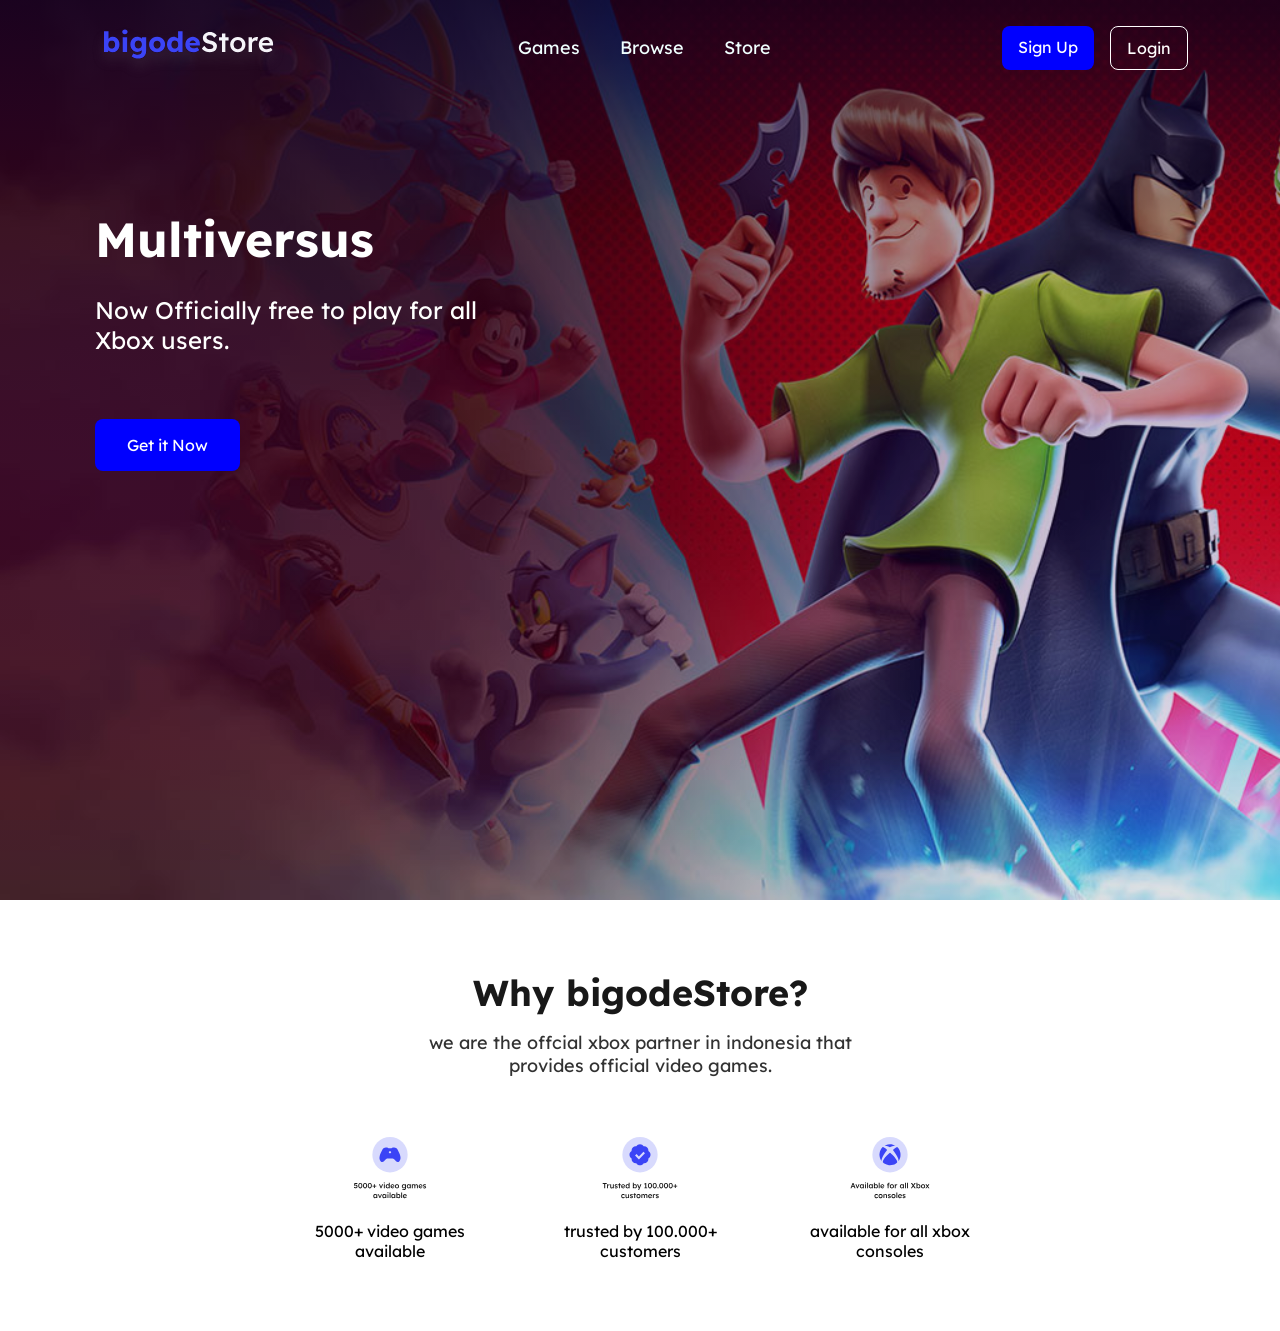
==== index.html @ 61247871 "Add files via upload" ====
<!DOCTYPE html>
<html lang="pt-br">
<head>
    <meta charset="UTF-8">
    <meta name="viewport" content="width=device-width, initial-scale=1.0">
    <title>Kaua Store</title>
    <link rel="preconnect" href="https://fonts.googleapis.com">
    <link rel="preconnect" href="https://fonts.gstatic.com" crossorigin>
    <link href="https://fonts.googleapis.com/css2?family=Inter:ital,opsz,wght@0,14..32,100..900;1,14..32,100..900&family=Lexend:wght@100..900&family=Poppins:ital,wght@0,100;0,200;0,300;0,400;0,500;0,600;0,700;0,800;0,900;1,100;1,200;1,300;1,400;1,500;1,600;1,700;1,800;1,900&display=swap" rel="stylesheet">
    <link rel="stylesheet" href="../css/style.css">
</head>
<body>
    <div class="header-section">
    <header>
        <img src="../img/logo.svg" alt="">
            <nav>
                <a href="#">Games</a>
                <a href="#">Browse</a>
                <a href="#">Store</a>
            </nav>
        <div class="btns">
            <a href="#">Sign Up</a>
            <a href="#">Login</a>
        </div>    
    </header>
    <section id="hero">
        <h1>Multiversus</h1>
        <p>Now Officially free to play for all Xbox users.</p>
        <a href="#">Get it Now</a>
    </section>
    </div>

    <main>
        <section id="why-bigode-store">
            <div class="title">
                <h2>Why bigodeStore?</h2>
                <p>we are the offcial xbox partner in indonesia that provides official video games.</p>
            </div>
            <div class="cards">
                <div class="card">
                    <img src="../img/icone1.svg" alt="">
                    <p>5000+ video games available</p>
                </div>
                <div class="card">
                    <img src="../img/icone2.svg" alt="">
                    <p>trusted by 100.000+ customers</p>
                </div>
                <div class="card">
                    <img src="../img/icone3.svg" alt="">
                    <p>available for all xbox consoles</p>
                </div>
            </div>
        </section>
    </main>
</body>
</html>
---- css/style.css ----
*{
    margin: 0;
    padding: 0;
    box-sizing: border-box;
    text-decoration: none;
    font-family: "lexend", sans-serif;
}

.header-section {

    height: 100vh;
    background-image: url("../img/banner.svg");
    background-repeat: no-repeat;
    background-size: cover;

    & header {
        display: flex;
        justify-content: space-between;
        padding: 16px 92px;
        align-items: center;

        & nav {
            
            display: flex;
            gap: 40px;

            & a {
                color: azure;
                font-size: 18px;
            }
        }

        .btns {
            display: flex;
            gap: 16px;

            & a {
                padding: 11px 16px;
                border-radius: 8px;
                background-color: blue;
                color: white
            }

            & a:last-child {
                background-color: transparent;
                border: 1px solid #fff
            }
        }
    }

    & #hero {
        margin-top: 114px;
        margin-left: 95px;
        color: #fff;

        & h1 {
            font-size: 48px;
            margin-bottom: 26px
        }
            & p {
                width: 417px;
                font-size: 24px;
            }

            & a {
                display: inline-block;
                background-color: blue;
                padding: 16px 32px;
                border-radius: 8px;
                color: #fff;
                margin-top: 64px;
            }
        }
    }

main {
    & #why-bigode-store {
        max-width: 915px;
        margin: auto;
        padding: 70px;
        display: flex;
        gap: 60px;
        flex-direction: column;
        align-items: center;
        text-align: center;

        & .title {

            & p{
                font-size: 18px;
                color: #323232;
                width: 473px;
            }
        
            & h2 {
                margin-bottom: 16px;
                font-size: 36px;
                color: #181818;
            }

            
        }

        & .cards {
            display: flex;
            justify-content: space-between;

            & .card {
                width: 250px;
                display: flex;
                flex-direction: column;
                justify-content: center;
                align-items: center;
                gap: 21px;
            }

            & img {
                width: 94px;
            }

            & p {
                width: 202px;
            }
        }        
    }
}
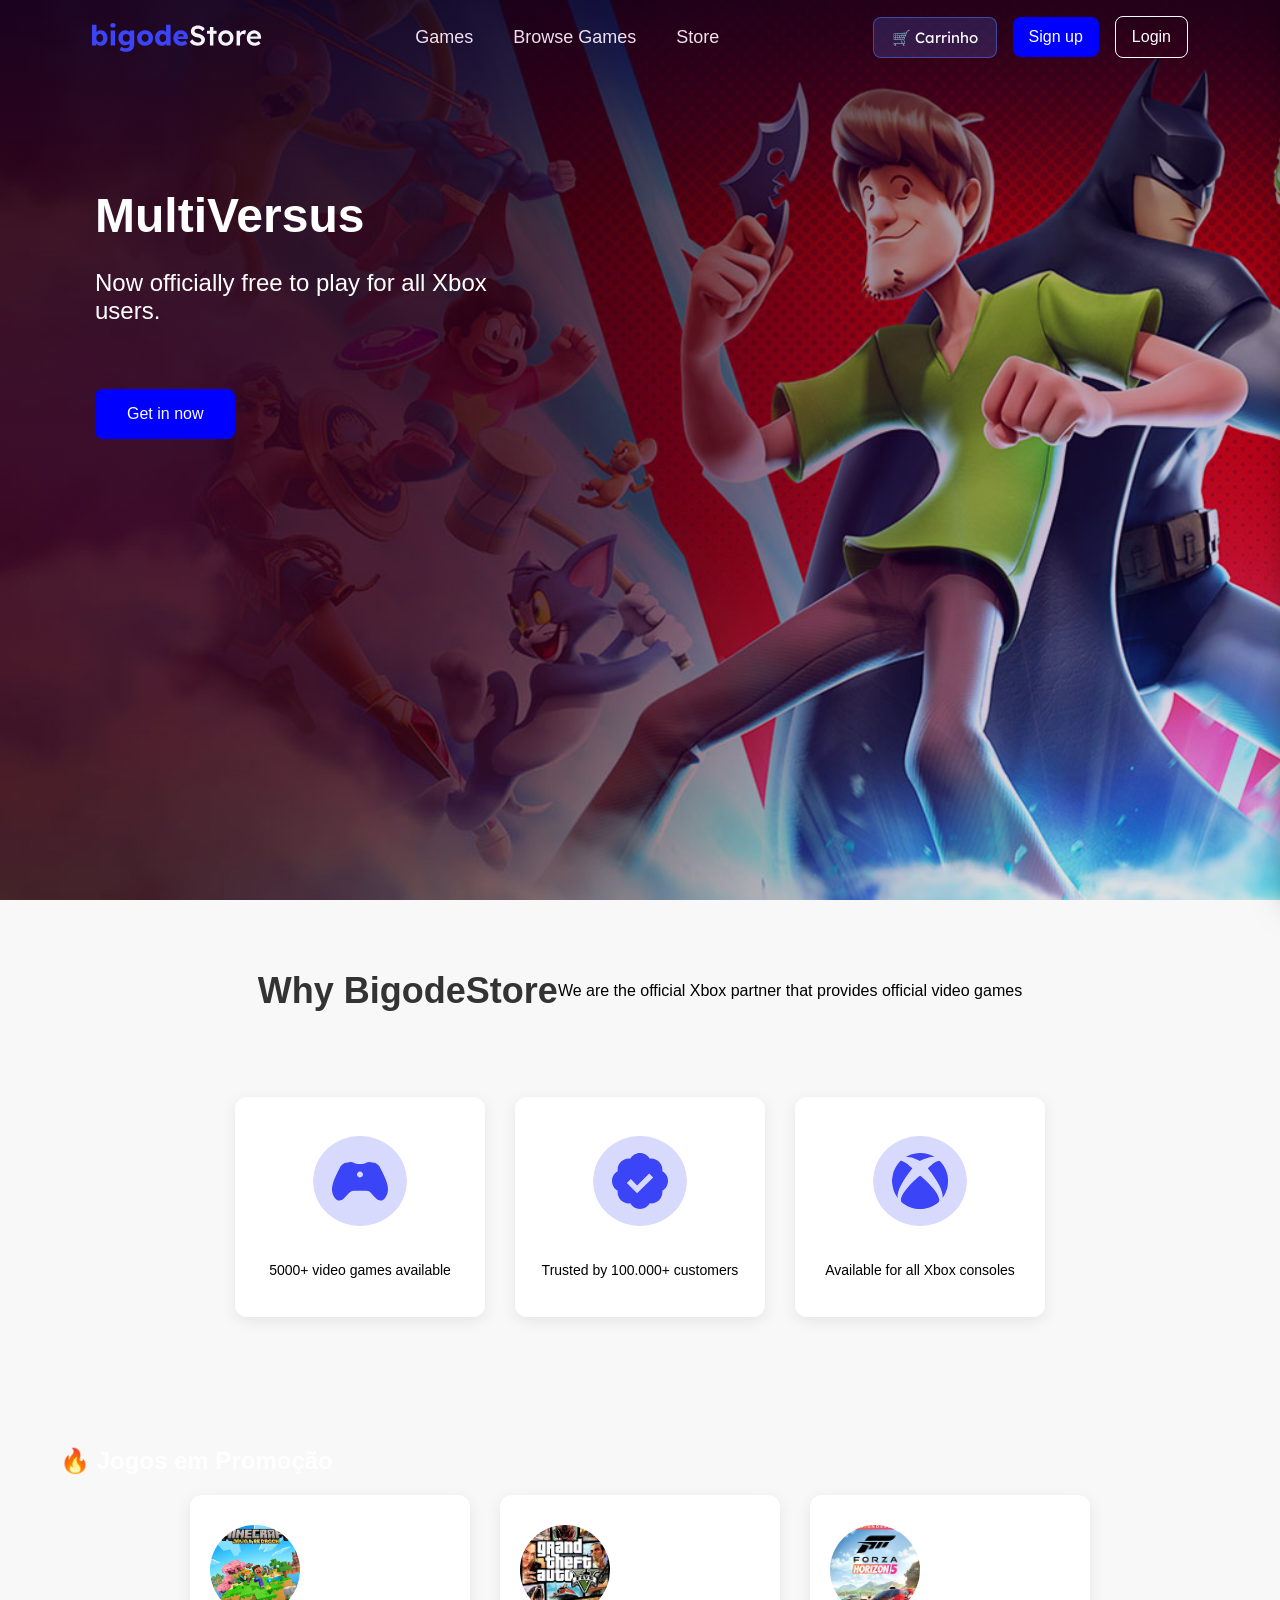
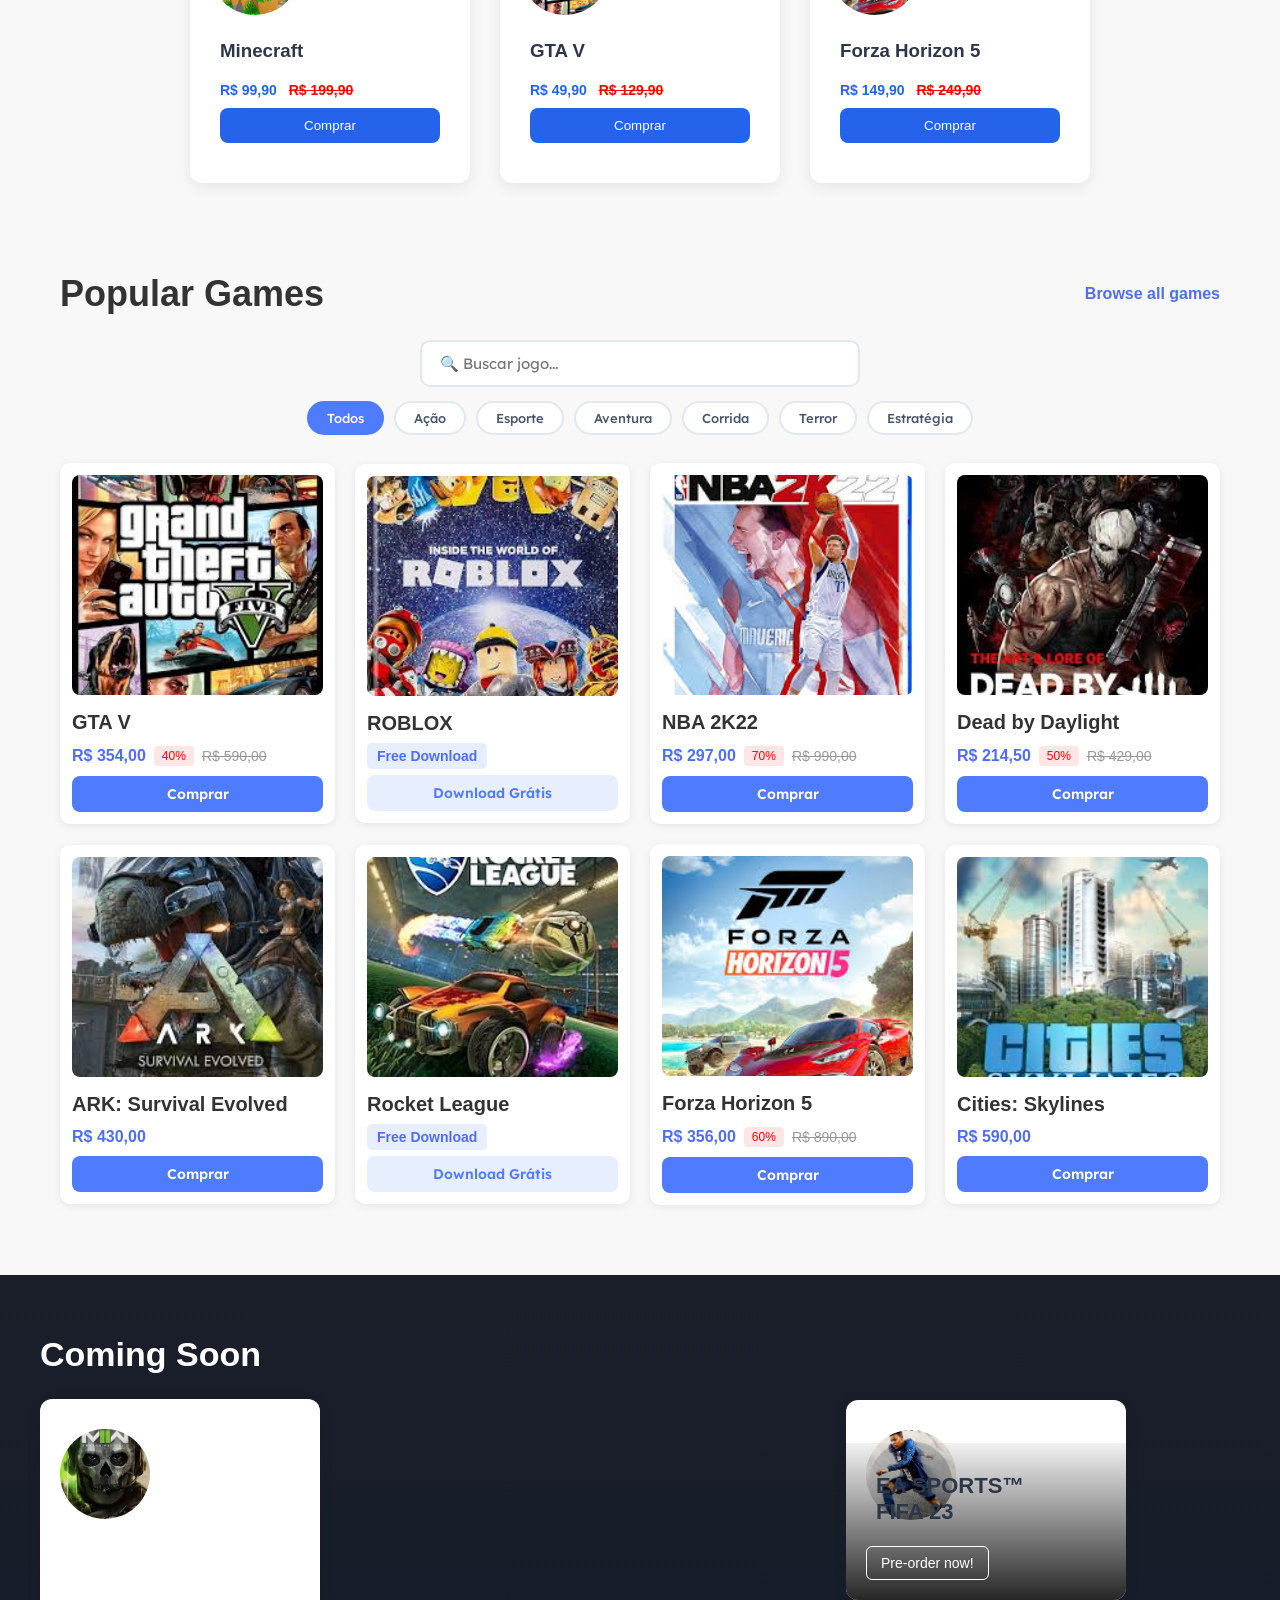
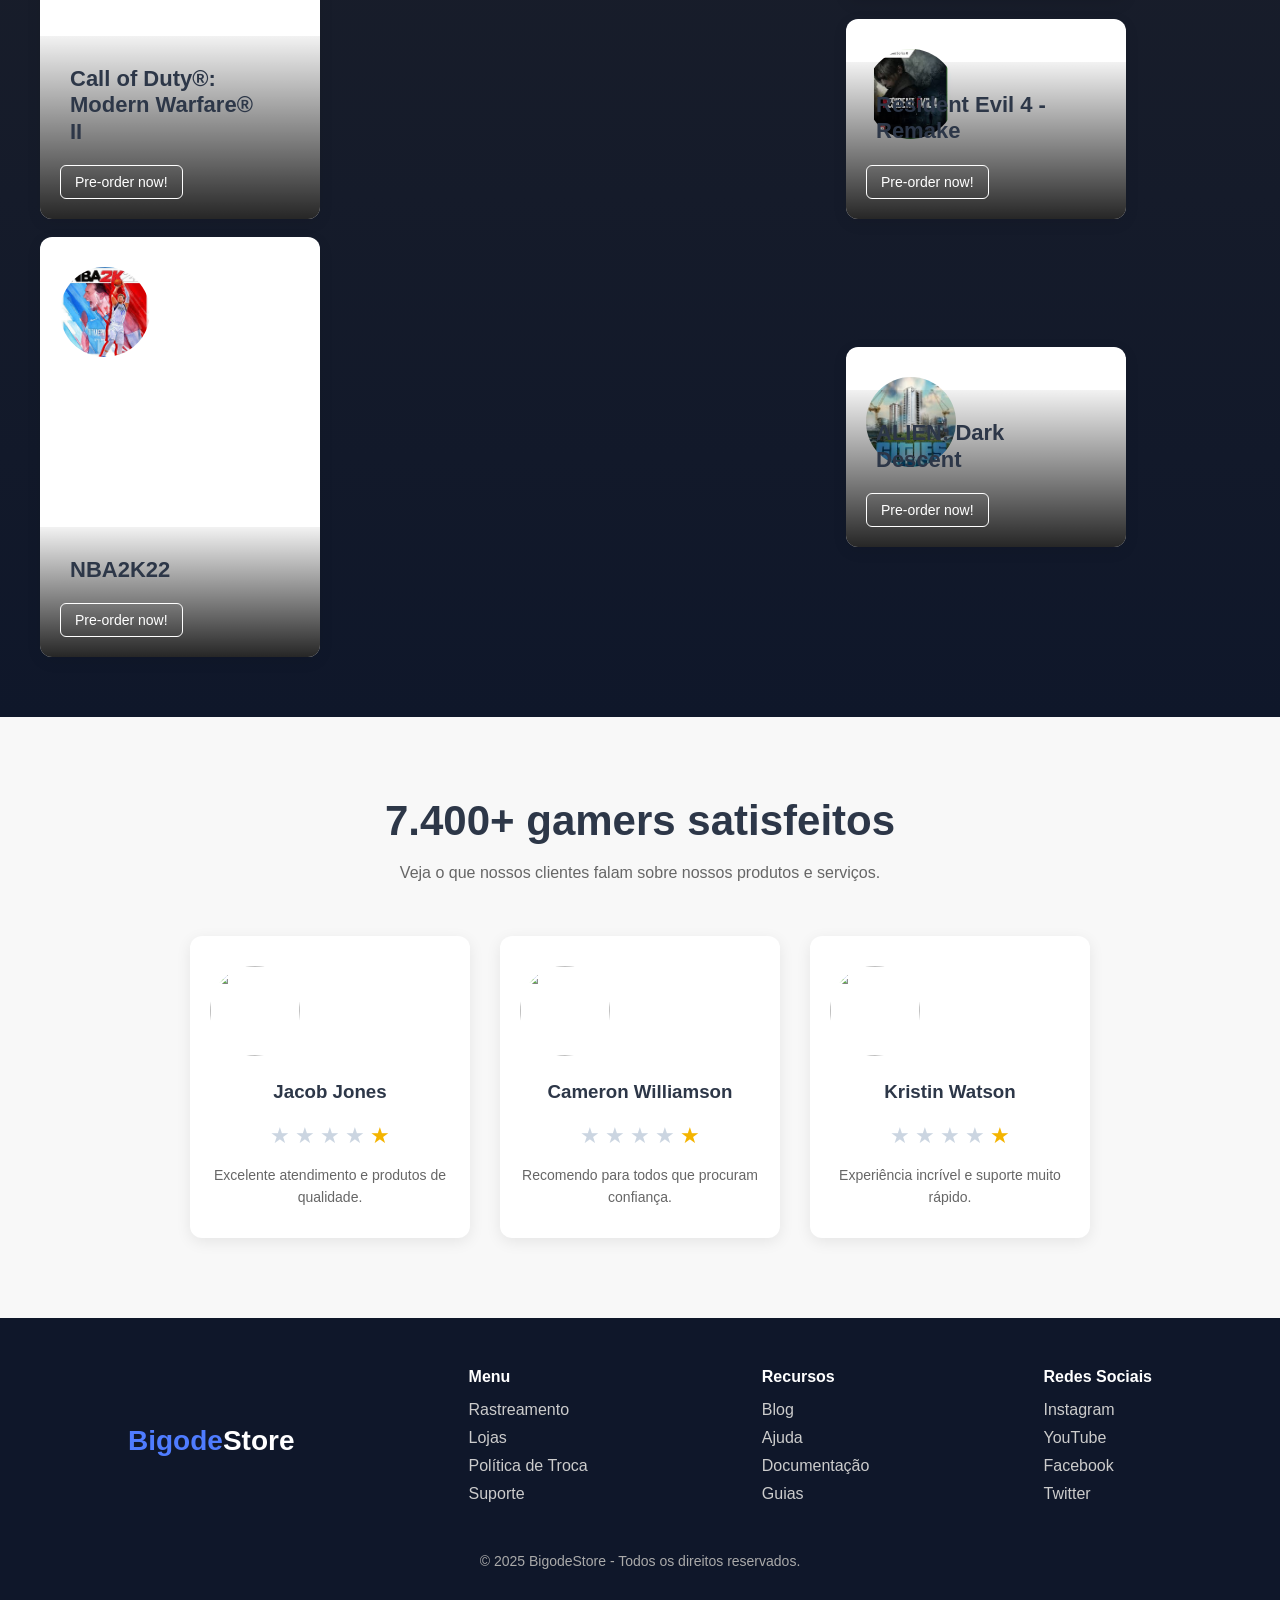
==== commit 206e91e6: "Add files via upload" ====
--- a/index.html
+++ b/index.html
@@ -1,56 +1,245 @@
-<!DOCTYPE html>
-<html lang="pt-br">
-<head>
-    <meta charset="UTF-8">
-    <meta name="viewport" content="width=device-width, initial-scale=1.0">
-    <title>Kaua Store</title>
-    <link rel="preconnect" href="https://fonts.googleapis.com">
-    <link rel="preconnect" href="https://fonts.gstatic.com" crossorigin>
-    <link href="https://fonts.googleapis.com/css2?family=Inter:ital,opsz,wght@0,14..32,100..900;1,14..32,100..900&family=Lexend:wght@100..900&family=Poppins:ital,wght@0,100;0,200;0,300;0,400;0,500;0,600;0,700;0,800;0,900;1,100;1,200;1,300;1,400;1,500;1,600;1,700;1,800;1,900&display=swap" rel="stylesheet">
-    <link rel="stylesheet" href="../css/style.css">
-</head>
-<body>
-    <div class="header-section">
-    <header>
-        <img src="../img/logo.svg" alt="">
-            <nav>
-                <a href="#">Games</a>
-                <a href="#">Browse</a>
-                <a href="#">Store</a>
-            </nav>
-        <div class="btns">
-            <a href="#">Sign Up</a>
-            <a href="#">Login</a>
-        </div>    
-    </header>
-    <section id="hero">
-        <h1>Multiversus</h1>
-        <p>Now Officially free to play for all Xbox users.</p>
-        <a href="#">Get it Now</a>
-    </section>
-    </div>
-
-    <main>
-        <section id="why-bigode-store">
-            <div class="title">
-                <h2>Why bigodeStore?</h2>
-                <p>we are the offcial xbox partner in indonesia that provides official video games.</p>
-            </div>
-            <div class="cards">
-                <div class="card">
-                    <img src="../img/icone1.svg" alt="">
-                    <p>5000+ video games available</p>
-                </div>
-                <div class="card">
-                    <img src="../img/icone2.svg" alt="">
-                    <p>trusted by 100.000+ customers</p>
-                </div>
-                <div class="card">
-                    <img src="../img/icone3.svg" alt="">
-                    <p>available for all xbox consoles</p>
-                </div>
-            </div>
-        </section>
-    </main>
-</body>
-</html>+<!DOCTYPE html>
+<html lang="pt-br">
+
+<head>
+  <meta charset="UTF-8">
+  <meta name="viewport" content="width=device-width, initial-scale=1.0">
+  <title>Kaua Store</title>
+  <link rel="preconnect" href="https://fonts.googleapis.com">
+  <link rel="preconnect" href="https://fonts.gstatic.com" crossorigin>
+  <link href="https://fonts.googleapis.com/css2?family=Inter:ital,opsz,wght@0,14..32,100..900;1,14..32,100..900&family=Lexend:wght@100..900&display=swap" rel="stylesheet">
+  <link rel="stylesheet" href="./css/style.css">
+  <link rel="stylesheet" href="./css/extras.css">
+</head>
+
+<body>
+
+  <!-- OVERLAY para fechar o carrinho -->
+  <div id="overlay"></div>
+
+  <!-- SIDEBAR CARRINHO -->
+  <div id="sidebar-carrinho">
+    <div class="carrinho-header">
+      <h3>🛒 Meu Carrinho</h3>
+      <button id="fechar-carrinho">✕</button>
+    </div>
+    <div id="carrinho-lista"></div>
+    <div class="carrinho-footer">
+      <p id="carrinho-total">Total: R$ 0,00</p>
+      <button id="btn-finalizar">Finalizar Compra</button>
+    </div>
+  </div>
+
+  <!-- HEADER -->
+  <div class="header-section">
+    <header>
+      <img src="./img/logo.svg" alt="Logo Pag Store">
+      <nav>
+        <a href="#">Games</a>
+        <a href="#">Browse Games</a>
+        <a href="#">Store</a>
+      </nav>
+      <div class="btns">
+        <!-- Botão do carrinho com badge -->
+        <button id="btn-carrinho" class="btn-carrinho-topo">
+          🛒 Carrinho
+          <span id="carrinho-badge" style="display:none">0</span>
+        </button>
+        <a href="#">Sign up</a>
+        <a href="#">Login</a>
+      </div>
+    </header>
+
+    <section id="hero">
+      <h1>MultiVersus</h1>
+      <p>Now officially free to play for all Xbox users.</p>
+      <a href="#">Get in now</a>
+    </section>
+  </div>
+
+  <!-- MAIN -->
+  <main>
+    <section id="why-bigode-store">
+      <div class="title">
+        <h2>Why BigodeStore</h2>
+        <p>We are the official Xbox partner that provides official video games</p>
+      </div>
+      <div class="cards">
+        <div class="card">
+          <img src="./img/icon1.svg" alt="">
+          <p>5000+ video games available</p>
+        </div>
+        <div class="card">
+          <img src="./img/icon2.svg" alt="">
+          <p>Trusted by 100.000+ customers</p>
+        </div>
+        <div class="card">
+          <img src="./img/icon3.svg" alt="">
+          <p>Available for all Xbox consoles</p>
+        </div>
+      </div>
+    </section>
+  </main>
+
+  <!-- PROMOÇÕES -->
+  <section class="promocoes">
+    <h2>🔥 Jogos em Promoção</h2>
+    <div class="cards">
+      <div class="card">
+        <img src="./img/image.png" alt="Minecraft">
+        <h3>Minecraft</h3>
+        <p class="preco">R$ 99,90 <span>R$ 199,90</span></p>
+        <button>Comprar</button>
+      </div>
+      <div class="card">
+        <img src="./img/image copy.png" alt="GTA V">
+        <h3>GTA V</h3>
+        <p class="preco">R$ 49,90 <span>R$ 129,90</span></p>
+        <button>Comprar</button>
+      </div>
+      <div class="card">
+        <img src="./img/image copy 2.png" alt="Forza Horizon 5">
+        <h3>Forza Horizon 5</h3>
+        <p class="preco">R$ 149,90 <span>R$ 249,90</span></p>
+        <button>Comprar</button>
+      </div>
+    </div>
+  </section>
+
+  <!-- POPULAR GAMES -->
+  <section class="popular-games">
+    <div class="title">
+      <h2>Popular Games</h2>
+      <a href="#">Browse all games</a>
+    </div>
+
+    <!-- BUSCA + FILTROS -->
+    <div class="busca-filtros">
+      <input type="text" id="busca-jogo" placeholder="🔍 Buscar jogo...">
+      <div class="filtros">
+        <button class="filtro-btn ativo" data-cat="todos">Todos</button>
+        <button class="filtro-btn" data-cat="acao">Ação</button>
+        <button class="filtro-btn" data-cat="esporte">Esporte</button>
+        <button class="filtro-btn" data-cat="aventura">Aventura</button>
+        <button class="filtro-btn" data-cat="corrida">Corrida</button>
+        <button class="filtro-btn" data-cat="terror">Terror</button>
+        <button class="filtro-btn" data-cat="estrategia">Estratégia</button>
+      </div>
+    </div>
+
+    <!-- Grid renderizado via JS -->
+    <div class="games-grid"></div>
+  </section>
+
+  <!-- COMING SOON -->
+  <section class="coming-soon">
+    <div class="container">
+      <h2>Coming Soon</h2>
+      <div class="grid">
+        <div class="card large">
+          <img src="./img/image copy 9.png" alt="Call of Duty Modern Warfare II">
+          <div class="overlay">
+            <h3>Call of Duty®: Modern Warfare® II</h3>
+            <a href="#">Pre-order now!</a>
+          </div>
+        </div>
+        <div class="card small">
+          <img src="./img/image copy 10.png" alt="FIFA 23">
+          <div class="overlay">
+            <h3>EA SPORTS™ FIFA 23</h3>
+            <a href="#">Pre-order now!</a>
+          </div>
+        </div>
+        <div class="card small">
+          <img src="./img/image copy 12.png" alt="Resident Evil 4 Remake">
+          <div class="overlay">
+            <h3>Resident Evil 4 - Remake</h3>
+            <a href="#">Pre-order now!</a>
+          </div>
+        </div>
+        <div class="card large">
+          <img src="./img/image copy 11.png" alt="NBA 2K22">
+          <div class="overlay">
+            <h3>NBA2K22</h3>
+            <a href="#">Pre-order now!</a>
+          </div>
+        </div>
+        <div class="card small">
+          <img src="./img/image copy 8.png" alt="Alien Dark Descent">
+          <div class="overlay">
+            <h3>ALIEN: Dark Descent</h3>
+            <a href="#">Pre-order now!</a>
+          </div>
+        </div>
+      </div>
+    </div>
+  </section>
+
+  <!-- DEPOIMENTOS -->
+  <section class="testimonials">
+    <h1>12.000+ gamers satisfeitos</h1>
+    <p>Veja o que nossos clientes falam sobre nossos produtos e serviços.</p>
+    <div class="cards">
+      <div class="card">
+        <img src="https://i.pravatar.cc/150?img=1" alt="">
+        <h3>Jacob Jones</h3>
+        <div class="stars"></div>
+        <p>Excelente atendimento e produtos de qualidade.</p>
+      </div>
+      <div class="card">
+        <img src="https://i.pravatar.cc/150?img=12" alt="">
+        <h3>Cameron Williamson</h3>
+        <div class="stars"></div>
+        <p>Recomendo para todos que procuram confiança.</p>
+      </div>
+      <div class="card">
+        <img src="https://i.pravatar.cc/150?img=5" alt="">
+        <h3>Kristin Watson</h3>
+        <div class="stars"></div>
+        <p>Experiência incrível e suporte muito rápido.</p>
+      </div>
+    </div>
+  </section>
+
+  <!-- FOOTER -->
+  <footer>
+    <div class="footer-container">
+      <div class="logo"><span>Bigode</span>Store</div>
+      <div class="footer-column">
+        <h4>Menu</h4>
+        <ul>
+          <li><a href="#">Rastreamento</a></li>
+          <li><a href="#">Lojas</a></li>
+          <li><a href="#">Política de Troca</a></li>
+          <li><a href="#">Suporte</a></li>
+        </ul>
+      </div>
+      <div class="footer-column">
+        <h4>Recursos</h4>
+        <ul>
+          <li><a href="#">Blog</a></li>
+          <li><a href="#">Ajuda</a></li>
+          <li><a href="#">Documentação</a></li>
+          <li><a href="#">Guias</a></li>
+        </ul>
+      </div>
+      <div class="footer-column">
+        <h4>Redes Sociais</h4>
+        <ul>
+          <li><a href="#">Instagram</a></li>
+          <li><a href="#">YouTube</a></li>
+          <li><a href="#">Facebook</a></li>
+          <li><a href="#">Twitter</a></li>
+        </ul>
+      </div>
+    </div>
+    <div class="copy">© 2025 BigodeStore - Todos os direitos reservados.</div>
+  </footer>
+
+  <!-- jQuery CDN -->
+  <script src="https://code.jquery.com/jquery-3.7.1.min.js"></script>
+  <!-- Script principal -->
+  <script src="./script.js"></script>
+
+</body>
+</html>
--- a/css/style.css
+++ b/css/style.css
@@ -1,15 +1,15 @@
-*{
-    margin: 0;
-    padding: 0;
+* {
+    margin: 0%;
+    padding: 0%;
     box-sizing: border-box;
     text-decoration: none;
-    font-family: "lexend", sans-serif;
+    font-family: "Lexend", sans-serif;
+    align-items: center;
 }
 
 .header-section {
-
     height: 100vh;
-    background-image: url("../img/banner.svg");
+    background-image: url(../img/banner.svg);
     background-repeat: no-repeat;
     background-size: cover;
 
@@ -20,12 +20,11 @@
         align-items: center;
 
         & nav {
-            
             display: flex;
             gap: 40px;
 
             & a {
-                color: azure;
+                color: #fefe;
                 font-size: 18px;
             }
         }
@@ -38,67 +37,67 @@
                 padding: 11px 16px;
                 border-radius: 8px;
                 background-color: blue;
-                color: white
+                color: #ffffff;
             }
 
             & a:last-child {
                 background-color: transparent;
-                border: 1px solid #fff
+                border: 1px solid #ffffff;
             }
         }
+
     }
 
     & #hero {
         margin-top: 114px;
         margin-left: 95px;
-        color: #fff;
+        color: #ffffff;
 
         & h1 {
             font-size: 48px;
-            margin-bottom: 26px
-        }
-            & p {
-                width: 417px;
-                font-size: 24px;
-            }
-
-            & a {
-                display: inline-block;
-                background-color: blue;
-                padding: 16px 32px;
-                border-radius: 8px;
-                color: #fff;
-                margin-top: 64px;
-            }
+            margin-bottom: 26px;
+        }
+
+        & p {
+            width: 417px;
+            font-size: 24px;
+        }
+
+        & a {
+            display: inline-block;
+            background-color: blue;
+            padding: 16px 32px;
+            border-radius: 8px;
+            color: #ffffff;
+            margin-top: 64px;
         }
     }
+}
 
 main {
     & #why-bigode-store {
         max-width: 915px;
         margin: auto;
-        padding: 70px;
+        padding: 70px 0px;
         display: flex;
         gap: 60px;
         flex-direction: column;
         align-items: center;
         text-align: center;
 
-        & .title {
-
-            & p{
+        & title {
+            & h2 {
+                color: #181818;
+                font-size: 36px;
+                margin-bottom: 16px;
+            }
+
+            & p {
                 font-size: 18px;
                 color: #323232;
                 width: 473px;
+
             }
-        
-            & h2 {
-                margin-bottom: 16px;
-                font-size: 36px;
-                color: #181818;
-            }
-
-            
         }
 
         & .cards {
@@ -112,15 +111,463 @@
                 justify-content: center;
                 align-items: center;
                 gap: 21px;
+
+                & img {
+                    width: 94px;
+                }
+
+                & p {
+                    width: 202px;
+                }
             }
-
-            & img {
-                width: 94px;
-            }
-
-            & p {
-                width: 202px;
-            }
-        }        
+        }
     }
+}
+
+
+*{
+    margin:0;
+    padding:0;
+    box-sizing:border-box;
+    font-family:Arial, sans-serif;
+}
+
+body{
+    background:#0f172a;
+}
+
+.promocoes{
+    max-width:1200px;
+    margin:40px auto;
+    padding:20px;
+}
+
+.promocoes h2{
+    color:white;
+    margin-bottom:20px;
+}
+
+.cards{
+    display:flex;
+    gap:20px;
+    flex-wrap:wrap;
+}
+
+.card{
+    background:white;
+    width:220px;
+    border-radius:12px;
+    overflow:hidden;
+    box-shadow:0 4px 10px rgba(0,0,0,.2);
+    transition:.3s;
+}
+
+.card:hover{
+    transform:translateY(-5px);
+}
+
+.card img{
+    width:100%;
+    height:250px;
+    object-fit:cover;
+}
+
+.card h3{
+    padding:10px;
+}
+
+.preco{
+    color:#2563eb;
+    font-size:20px;
+    font-weight:bold;
+    padding:0 10px;
+}
+
+.preco span{
+    color:red;
+    font-size:14px;
+    text-decoration:line-through;
+    margin-left:8px;
+}
+
+.card button{
+    width:calc(100% - 20px);
+    margin:10px;
+    padding:10px;
+    border:none;
+    background:#2563eb;
+    color:white;
+    border-radius:8px;
+    cursor:pointer;
+}
+
+.card button:hover{
+    background:#1d4ed8;
+}
+
+
+*{
+    margin:0;
+    padding:0;
+    box-sizing:border-box;
+    font-family:Arial, sans-serif;
+}
+
+body{
+    background:#f5f5f5;
+}
+
+.popular-games{
+    max-width:1200px;
+    margin:50px auto;
+    padding:20px;
+}
+
+.title{
+    display:flex;
+    justify-content:space-between;
+    align-items:center;
+    margin-bottom:25px;
+}
+
+.title h2{
+    font-size:36px;
+    color:#333;
+}
+
+.title a{
+    text-decoration:none;
+    color:#4f6df5;
+    font-weight:bold;
+}
+
+.games-grid{
+    display:grid;
+    grid-template-columns:repeat(auto-fit,minmax(220px,1fr));
+    gap:20px;
+}
+
+.game-card{
+    background:#fff;
+    border-radius:10px;
+    padding:12px;
+    box-shadow:0 2px 8px rgba(0,0,0,.08);
+    transition:.3s;
+}
+
+.game-card:hover{
+    transform:translateY(-5px);
+}
+
+.game-card img{
+    width:100%;
+    height:220px;
+    object-fit:cover;
+    border-radius:8px;
+}
+
+.game-card h3{
+    margin:12px 0;
+    color:#333;
+    font-size:20px;
+}
+
+.price{
+    display:flex;
+    align-items:center;
+    gap:8px;
+    flex-wrap:wrap;
+}
+
+.new{
+    color:#4f6df5;
+    font-weight:bold;
+}
+
+.discount{
+    background:#ffe6e6;
+    color:red;
+    padding:3px 8px;
+    border-radius:4px;
+    font-size:12px;
+}
+
+.old{
+    color:#999;
+    text-decoration:line-through;
+    font-size:14px;
+}
+
+.free{
+    background:#e7efff;
+    color:#4f6df5;
+    padding:5px 10px;
+    border-radius:5px;
+    font-size:14px;
+    font-weight:bold;
+}
+
+*{
+  margin:0;
+  padding:0;
+  box-sizing:border-box;
+  font-family:Arial, Helvetica, sans-serif;
+}
+
+body{
+  background:#111827;
+}
+
+.coming-soon{
+  padding:60px 20px;
+  background:linear-gradient(to bottom, #1b1f2a, #0f172a);
+  color:#fff;
+}
+
+.container{
+  max-width:1200px;
+  margin:0 auto;
+}
+
+.coming-soon h2{
+  font-size:34px;
+  margin-bottom:25px;
+  font-weight:700;
+}
+
+.grid{
+  display:grid;
+  grid-template-columns:2fr 1fr;
+  gap:18px;
+}
+
+.card{
+  position:relative;
+  overflow:hidden;
+  border-radius:14px;
+  min-height:220px;
+  background:#222;
+  box-shadow:0 8px 25px rgba(0,0,0,.35);
+}
+
+.card img{
+  width:100%;
+  height:100%;
+  object-fit:cover;
+  display:block;
+  transition:.3s;
+}
+
+.card:hover img{
+  transform:scale(1.05);
+}
+
+.overlay{
+  position:absolute;
+  left:0;
+  bottom:0;
+  width:100%;
+  padding:20px;
+  background:linear-gradient(to top, rgba(0,0,0,.85), rgba(0,0,0,.05));
+}
+
+.overlay h3{
+  font-size:22px;
+  line-height:1.2;
+  margin-bottom:12px;
+  max-width:90%;
+}
+
+.overlay a{
+  display:inline-block;
+  padding:8px 14px;
+  border:1px solid #fff;
+  color:#fff;
+  text-decoration:none;
+  border-radius:6px;
+  font-size:14px;
+  transition:.3s;
+}
+
+.overlay a:hover{
+  background:#fff;
+  color:#000;
+}
+
+.large{
+  min-height:420px;
+}
+
+.small{
+  min-height:200px;
+}
+
+/* posição dos cards na grade */
+.large:nth-child(1){
+  grid-row:span 2;
+}
+
+.small:nth-child(2){
+  grid-column:2;
+  grid-row:1;
+}
+
+.small:nth-child(3){
+  grid-column:2;
+  grid-row:2;
+}
+
+.large:nth-child(4){
+  grid-column:1;
+  grid-row:3;
+}
+
+.small:nth-child(5){
+  grid-column:2;
+  grid-row:3;
+}
+
+@media (max-width: 900px){
+  .grid{
+    grid-template-columns:1fr;
+  }
+
+  .large:nth-child(1),
+  .small:nth-child(2),
+  .small:nth-child(3),
+  .large:nth-child(4),
+  .small:nth-child(5){
+    grid-column:auto;
+    grid-row:auto;
+  }
+
+  .large,
+  .small{
+    min-height:240px;
+  }
+}
+
+*{
+    margin:0;
+    padding:0;
+    box-sizing:border-box;
+    font-family: Arial, Helvetica, sans-serif;
+}
+
+body{
+    background:#f8f8f8;
+}
+
+/* Seção depoimentos */
+.testimonials{
+    padding:80px 20px;
+    text-align:center;
+}
+
+.testimonials h1{
+    font-size:42px;
+    color:#2d3748;
+    margin-bottom:15px;
+}
+
+.testimonials p{
+    color:#666;
+    max-width:600px;
+    margin:0 auto 50px;
+    line-height:1.6;
+}
+
+.cards{
+    display:flex;
+    justify-content:center;
+    gap:30px;
+    flex-wrap:wrap;
+}
+
+.card{
+    background:#fff;
+    width:280px;
+    padding:30px 20px;
+    border-radius:12px;
+    box-shadow:0 4px 15px rgba(0,0,0,0.08);
+    transition:0.3s;
+}
+
+.card:hover{
+    transform:translateY(-5px);
+}
+
+.card img{
+    width:90px;
+    height:90px;
+    border-radius:50%;
+    object-fit:cover;
+    margin-bottom:15px;
+}
+
+.card h3{
+    color:#2d3748;
+    margin-bottom:10px;
+}
+
+.stars{
+    color:#f4b400;
+    font-size:18px;
+    margin-bottom:15px;
+}
+
+.card p{
+    font-size:14px;
+    margin:0;
+}
+
+/* Rodapé */
+footer{
+    background:#0f172a;
+    color:#fff;
+    padding:50px 10%;
+}
+
+.footer-container{
+    display:flex;
+    justify-content:space-between;
+    flex-wrap:wrap;
+    gap:40px;
+}
+
+.logo{
+    font-size:28px;
+    font-weight:bold;
+}
+
+.logo span{
+    color:#4f7cff;
+}
+
+.footer-column h4{
+    margin-bottom:15px;
+}
+
+.footer-column ul{
+    list-style:none;
+}
+
+.footer-column ul li{
+    margin-bottom:10px;
+}
+
+.footer-column ul li a{
+    color:#ccc;
+    text-decoration:none;
+}
+
+.footer-column ul li a:hover{
+    color:#fff;
+}
+
+.copy{
+    text-align:center;
+    margin-top:40px;
+    color:#aaa;
+    font-size:14px;
 }
--- a/css/extras.css
+++ b/css/extras.css
@@ -0,0 +1,327 @@
+/* =============================================
+   EXTRAS.CSS — Estilos dos novos componentes
+   (Carrinho, Busca, Filtros, Toast, Animações)
+============================================= */
+
+/* ---------- OVERLAY ---------- */
+#overlay {
+  display: none;
+  position: fixed;
+  inset: 0;
+  background: rgba(0, 0, 0, 0.55);
+  z-index: 900;
+  backdrop-filter: blur(2px);
+}
+#overlay.ativo { display: block; }
+
+/* ---------- SIDEBAR DO CARRINHO ---------- */
+#sidebar-carrinho {
+  position: fixed;
+  top: 0;
+  right: -420px;
+  width: 400px;
+  height: 100vh;
+  background: #1e293b;
+  color: #fff;
+  z-index: 1000;
+  display: flex;
+  flex-direction: column;
+  transition: right 0.35s cubic-bezier(0.4, 0, 0.2, 1);
+  box-shadow: -8px 0 32px rgba(0,0,0,0.5);
+}
+#sidebar-carrinho.aberto { right: 0; }
+
+.carrinho-header {
+  display: flex;
+  justify-content: space-between;
+  align-items: center;
+  padding: 20px 24px;
+  border-bottom: 1px solid #334155;
+}
+.carrinho-header h3 { font-size: 20px; margin: 0; }
+#fechar-carrinho {
+  background: none;
+  border: none;
+  color: #94a3b8;
+  font-size: 20px;
+  cursor: pointer;
+  line-height: 1;
+  transition: color 0.2s;
+}
+#fechar-carrinho:hover { color: #fff; }
+
+#carrinho-lista {
+  flex: 1;
+  overflow-y: auto;
+  padding: 16px 24px;
+  display: flex;
+  flex-direction: column;
+  gap: 12px;
+}
+.carrinho-vazio {
+  text-align: center;
+  color: #94a3b8;
+  margin-top: 40px;
+  font-size: 16px;
+}
+
+.carrinho-item {
+  display: flex;
+  align-items: center;
+  gap: 12px;
+  background: #0f172a;
+  border-radius: 10px;
+  padding: 10px 12px;
+}
+.carrinho-item img {
+  width: 56px;
+  height: 56px;
+  object-fit: cover;
+  border-radius: 6px;
+  flex-shrink: 0;
+}
+.carrinho-info {
+  flex: 1;
+  display: flex;
+  flex-direction: column;
+  gap: 4px;
+}
+.carrinho-nome { font-size: 14px; font-weight: 600; }
+.carrinho-preco { font-size: 13px; color: #4f7cff; font-weight: 700; }
+
+.carrinho-controles {
+  display: flex;
+  align-items: center;
+  gap: 8px;
+  font-size: 14px;
+}
+.btn-qtd {
+  width: 26px;
+  height: 26px;
+  border-radius: 50%;
+  border: 1px solid #334155;
+  background: #1e293b;
+  color: #fff;
+  cursor: pointer;
+  font-size: 16px;
+  line-height: 1;
+  display: flex;
+  align-items: center;
+  justify-content: center;
+  transition: background 0.2s;
+}
+.btn-qtd:hover { background: #4f7cff; border-color: #4f7cff; }
+
+.remover-item {
+  background: none;
+  border: none;
+  color: #64748b;
+  cursor: pointer;
+  font-size: 14px;
+  transition: color 0.2s;
+  padding: 4px;
+}
+.remover-item:hover { color: #ef4444; }
+
+.carrinho-footer {
+  padding: 20px 24px;
+  border-top: 1px solid #334155;
+  display: flex;
+  flex-direction: column;
+  gap: 12px;
+}
+#carrinho-total {
+  font-size: 18px;
+  font-weight: 700;
+  color: #4f7cff;
+  margin: 0;
+}
+#btn-finalizar {
+  width: 100%;
+  padding: 14px;
+  background: linear-gradient(135deg, #4f7cff, #2563eb);
+  color: #fff;
+  border: none;
+  border-radius: 10px;
+  font-size: 16px;
+  font-weight: 700;
+  cursor: pointer;
+  transition: opacity 0.2s, transform 0.15s;
+}
+#btn-finalizar:hover { opacity: 0.9; transform: translateY(-1px); }
+
+/* ---------- BOTÃO CARRINHO NO HEADER ---------- */
+.btn-carrinho-topo {
+  position: relative;
+  background: rgba(79, 124, 255, 0.2);
+  border: 1px solid rgba(79, 124, 255, 0.5);
+  color: #fff;
+  padding: 10px 18px;
+  border-radius: 8px;
+  cursor: pointer;
+  font-size: 15px;
+  font-family: "Lexend", sans-serif;
+  transition: background 0.2s;
+}
+.btn-carrinho-topo:hover { background: rgba(79, 124, 255, 0.4); }
+
+#carrinho-badge {
+  position: absolute;
+  top: -6px;
+  right: -6px;
+  background: #ef4444;
+  color: #fff;
+  font-size: 11px;
+  font-weight: 700;
+  width: 20px;
+  height: 20px;
+  border-radius: 50%;
+  display: flex;
+  align-items: center;
+  justify-content: center;
+}
+
+/* ---------- BUSCA + FILTROS ---------- */
+.busca-filtros {
+  display: flex;
+  flex-direction: column;
+  gap: 14px;
+  margin-bottom: 28px;
+}
+
+#busca-jogo {
+  width: 100%;
+  max-width: 440px;
+  padding: 12px 18px;
+  border-radius: 10px;
+  border: 2px solid #e2e8f0;
+  font-size: 15px;
+  font-family: "Lexend", sans-serif;
+  outline: none;
+  transition: border-color 0.2s, box-shadow 0.2s;
+  background: #fff;
+  color: #1e293b;
+}
+#busca-jogo:focus {
+  border-color: #4f7cff;
+  box-shadow: 0 0 0 3px rgba(79, 124, 255, 0.15);
+}
+
+.filtros {
+  display: flex;
+  gap: 10px;
+  flex-wrap: wrap;
+}
+.filtro-btn {
+  padding: 7px 18px;
+  border-radius: 20px;
+  border: 2px solid #e2e8f0;
+  background: #fff;
+  color: #475569;
+  cursor: pointer;
+  font-size: 13px;
+  font-family: "Lexend", sans-serif;
+  font-weight: 500;
+  transition: all 0.2s;
+}
+.filtro-btn:hover { border-color: #4f7cff; color: #4f7cff; }
+.filtro-btn.ativo {
+  background: #4f7cff;
+  border-color: #4f7cff;
+  color: #fff;
+}
+
+/* ---------- BOTÃO COMPRAR NOS GAME CARDS ---------- */
+.btn-comprar {
+  display: block;
+  width: 100%;
+  margin-top: 10px;
+  padding: 9px;
+  background: #4f7cff;
+  color: #fff;
+  border: none;
+  border-radius: 8px;
+  cursor: pointer;
+  font-size: 14px;
+  font-family: "Lexend", sans-serif;
+  font-weight: 600;
+  transition: background 0.2s, transform 0.15s;
+}
+.btn-comprar:hover { background: #2563eb; transform: translateY(-1px); }
+.btn-comprar.adicionado { background: #16a34a; }
+.btn-free {
+  background: #e7efff;
+  color: #4f7cff;
+}
+.btn-free:hover { background: #dbeafe; transform: translateY(-1px); }
+
+.sem-resultado {
+  grid-column: 1 / -1;
+  text-align: center;
+  color: #94a3b8;
+  font-size: 18px;
+  padding: 40px 0;
+}
+
+/* ---------- ANIMAÇÕES DE ENTRADA ---------- */
+.game-card {
+  opacity: 0;
+  transform: translateY(20px);
+  transition: opacity 0.4s ease, transform 0.4s ease, box-shadow 0.3s;
+}
+.game-card.visivel {
+  opacity: 1;
+  transform: translateY(0);
+}
+
+.card, .game-card {
+  transition: transform 0.3s, box-shadow 0.3s, opacity 0.4s;
+}
+.card.fade-in, .game-card.fade-in {
+  opacity: 1 !important;
+}
+
+/* ---------- TOAST ---------- */
+.toast {
+  position: fixed;
+  bottom: 32px;
+  right: 32px;
+  background: #1e293b;
+  color: #fff;
+  padding: 14px 22px;
+  border-radius: 10px;
+  font-size: 14px;
+  font-family: "Lexend", sans-serif;
+  box-shadow: 0 8px 24px rgba(0,0,0,0.3);
+  z-index: 9999;
+  opacity: 0;
+  transform: translateY(16px);
+  transition: opacity 0.3s, transform 0.3s;
+  border-left: 4px solid #4f7cff;
+  max-width: 320px;
+}
+.toast.show {
+  opacity: 1;
+  transform: translateY(0);
+}
+
+/* ---------- ESTRELAS INTERATIVAS ---------- */
+.estrela {
+  color: #f4b400;
+  font-size: 22px;
+  cursor: pointer;
+  transition: transform 0.15s;
+  display: inline-block;
+}
+.estrela.active,
+.estrela.hover { color: #f4b400; }
+.estrela:not(.active):not(.hover) { color: #cbd5e1; }
+.estrela:hover { transform: scale(1.25); }
+
+/* ---------- SCROLLBAR DO CARRINHO ---------- */
+#carrinho-lista::-webkit-scrollbar { width: 6px; }
+#carrinho-lista::-webkit-scrollbar-track { background: transparent; }
+#carrinho-lista::-webkit-scrollbar-thumb {
+  background: #334155;
+  border-radius: 3px;
+}
